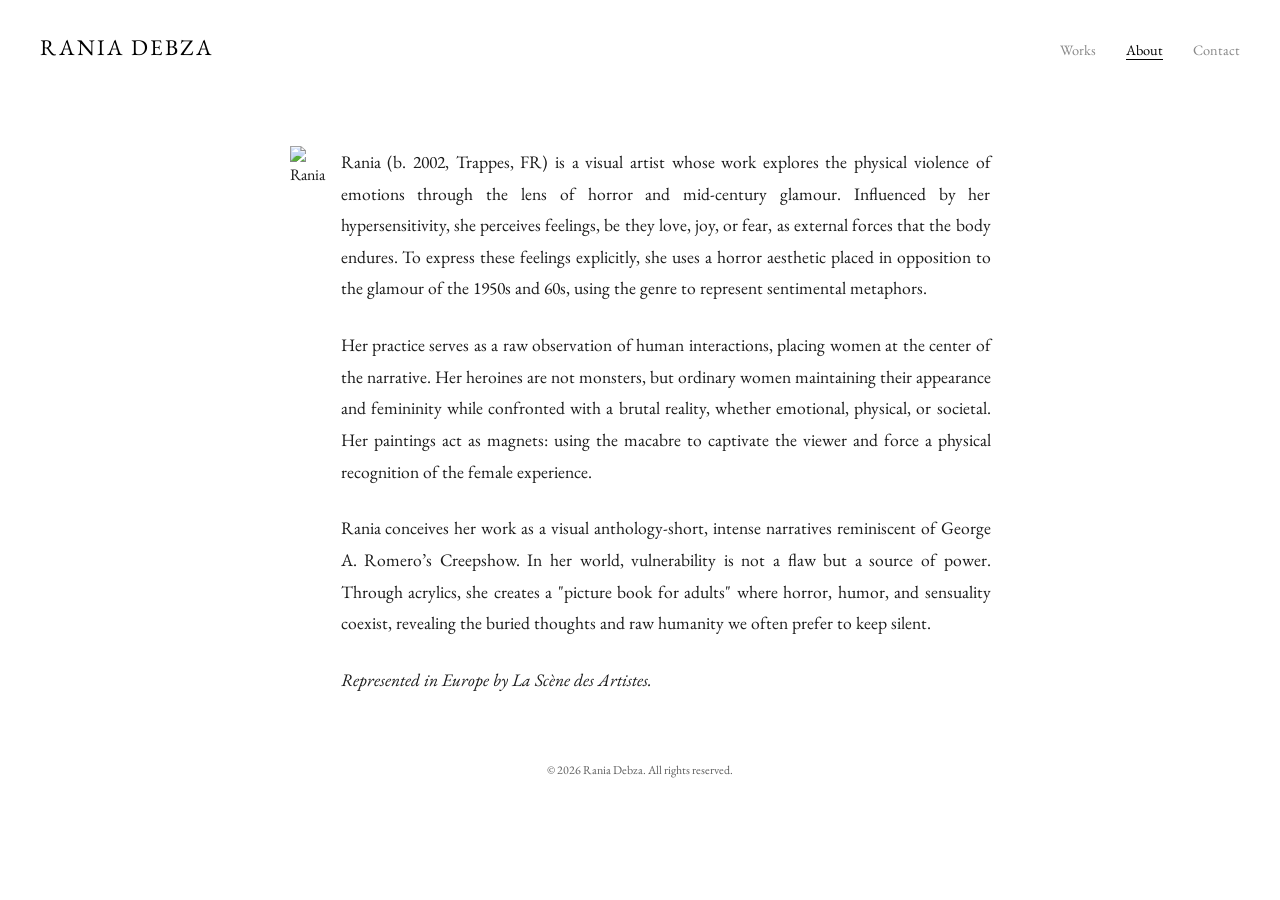
==== about.html @ 038f5002 "Final push" ====
<!DOCTYPE html>
<html lang="fr">
<head>
    <meta charset="UTF-8">
    <meta name="viewport" content="width=device-width, initial-scale=1.0">
    <title>About | Rania</title>
    <link href="https://fonts.googleapis.com/css2?family=EB+Garamond:ital,wght@0,400;1,400&display=swap" rel="stylesheet">
    <link rel="stylesheet" href="style.css">
</head>
<body>

    <header>
        <div class="logo">
            <a href="index.html">RANIA DEBZA</a>
        </div>
        <nav>
            <ul>
                <li><a href="index.html">Works</a></li>
                <li><a href="about.html" class="active">About</a></li>
                <li><a href="contact.html">Contact</a></li>
            </ul>
        </nav>
    </header>

    <main class="about-container">
        <div class="about-image">
            <img src="images/IMG_1026.jpg" alt="Rania">
        </div>
        <section class="about-text">
            <p>
            Rania (b. 2002, Trappes, FR) is a visual artist whose work explores the physical violence of emotions through the lens of horror and mid-century glamour. Influenced by her hypersensitivity, she perceives feelings, be they love, joy, or fear, as external forces that the body endures. To express these feelings explicitly, she uses a horror aesthetic placed in opposition to the glamour of the 1950s and 60s, using the genre to represent sentimental metaphors.
            </p>
            <p>
            Her practice serves as a raw observation of human interactions, placing women at the center of the narrative. Her heroines are not monsters, but ordinary women maintaining their appearance and femininity while confronted with a brutal reality, whether emotional, physical, or societal. Her paintings act as magnets: using the macabre to captivate the viewer and force a physical recognition of the female experience.
            </p>
            <p>
            Rania conceives her work as a visual anthology-short, intense narratives reminiscent of George A. Romero’s Creepshow. In her world, vulnerability is not a flaw but a source of power. Through acrylics, she creates a "picture book for adults" where horror, humor, and sensuality coexist, revealing the buried thoughts and raw humanity we often prefer to keep silent.            
            </p>
            <p>
                <em>Represented in Europe by La Scène des Artistes.</em>
            </p>
        </section>
    </main>

<footer>
        <p>&copy; 2026 Rania Debza. All rights reserved.</p>
    </footer>
</body></html>
---- style.css ----
/* 1. Reset et base */
* {
    margin: 0;
    padding: 0;
    box-sizing: border-box;
}

body {
    background-color: #ffffff;
    font-family: 'EB Garamond', serif; /* Police classique et élégante */
    color: #1a1a1a;
    line-height: 1.6;
    padding: 30px 20px; /* Marges pour éviter que le contenu touche les bords sur mobile */
}

/* 2. Header & Navigation */
header {
    display: flex;
    justify-content: space-between;
    align-items: baseline;
    max-width: 1200px; /* Aligne le header sur la largeur du site */
    margin: 0 auto 30px auto; /* Centre le header et crée un grand espace avec les oeuvres */
}

.logo a {
    font-size: 1.4rem;
    text-decoration: none;
    color: black;
    letter-spacing: 2px;
    text-transform: uppercase;
}

nav ul {
    display: flex;
    list-style: none;
    gap: 30px;
}

nav a {
    text-decoration: none;
    color: #888;
    font-size: 0.9rem;
    transition: color 0.3s;
}

nav a:hover {
    color: #000;
}

/* 3. La Galerie (Structure centrée) */
.gallery {
    display: flex;
    flex-direction: column; /* Aligne les œuvres verticalement */
    align-items: center;    /* Centre chaque bloc horizontalement */
    gap: 120px;             /* Grand espace "respirable" entre les œuvres */
    width: 100%;
    margin-bottom: 100px;
}

/* 4. Chaque bloc d'œuvre */
.artwork {
    width: 100%;
    max-width: 850px;       /* Largeur maximale de tes photos */
    text-align: center;     /* Centre la légende sous l'image */
}

.artwork img {
    width: 100%;            /* L'image s'adapte à la largeur du bloc */
    height: auto;
    display: block;
    margin: 0 auto 20px auto; /* Centre l'image et l'espace de la légende */
    /* Optionnel : petite ombre très légère ou bordure */
    /* box-shadow: 0 4px 15px rgba(0,0,0,0.05); */
}

/* 5. Légendes (Captions) */
.caption {
    font-size: 0.9rem;
}

.title {
    font-style: italic;
    margin-bottom: 4px;
}

.details {
    color: #888;
    font-size: 0.85rem;
}

/* 6. Adaptation Mobile */
@media (max-width: 768px) {
    header {
        flex-direction: column;
        align-items: center;
        gap: 30px;
        margin-bottom: 60px;
    }

    body {
        padding: 40px 15px;
    }

    .gallery {
        gap: 80px;
    }
}

.about-image img {
   /* width: 350px;  /* Change cette valeur en pixels pour agrandir ou rétrécir */
    /* OU */
    width: 80%;    /* L'image prendra 30% de la largeur de la page */
    
    height: auto;  /* Garde les proportions */
    display: block;
}

/* Style spécifique pour la page About */
.about-container {
    display: flex;
    justify-content: center;
    padding-top: 50px;
}

.about-text {
    max-width: 650px; /* On réduit la largeur pour que ce soit plus lisible */
    line-height: 1.8;
    text-align: justify; /* Optionnel : pour un look livre/édition */
}

.about-text p {
    margin-bottom: 25px; /* Espace entre les paragraphes */
    font-size: 1.1rem;
}

/* Petit détail pour montrer quelle page est active */
nav a.active {
    color: #000;
    border-bottom: 1px solid #000;
}

/* Style spécifique pour la page Contact */
.contact-container {
    display: flex;
    justify-content: center;
    align-items: center;
    height: 50vh; /* Centre le contenu verticalement dans la page */
    text-align: center;
}

.contact-content p {
    margin-bottom: 20px;
    color: #888;
    font-size: 1rem;
}

.contact-link {
    display: block; /* Met les liens l'un sous l'autre */
    text-decoration: none;
    color: #000;
    font-size: 1.2rem;
    margin-bottom: 10px;
    transition: opacity 0.3s;
}

.contact-link:hover {
    opacity: 0.5; /* Petit effet de fondu au survol très chic */
}

/* Navigation des années */
.years-nav {
    display: flex;
    justify-content: center;
    gap: 20px;
    margin-bottom: 40px;
}

.year-btn {
    background: none;
    border: none;
    font-family: 'EB Garamond', serif;
    font-size: 1.1rem;
    cursor: pointer;
    color: #aaa;
    transition: 0.3s;
}

.year-btn.active {
    color: #000;
    text-decoration: underline;
}

/* Gestion des sections */
.year-section {
    display: none; /* Cache les années par défaut */
    opacity: 0;
    transition: opacity 0.5s ease-in-out;
}

.year-section.active {
    display: block;
    opacity: 1;
}

.carousel-container {
    display: flex;
    overflow-x: auto;
    scroll-snap-type: x mandatory; /* Force l'aimantation au centre */
    gap: 50px;
    
    /* On ajoute du padding sur les côtés pour permettre le centrage */
    padding: 0px 50vw; 
    
    scrollbar-width: none;
    -ms-overflow-style: none;
}

.carousel-container::-webkit-scrollbar {
    display: none;
}

.artwork {
    flex: 0 0 auto;
    scroll-snap-align: center;
    width: auto; /* La largeur s'adaptera selon le format de l'image */
}

.artwork img {
    height: 500px; /* <--- MODIFIE ICI (ex: 400px, 500px, 600px) */
    width: auto;   /* Garde le ratio de tes peintures sans les déformer */
    object-fit: contain;
    display: block;
    margin-bottom: 20px;
}

/* Style pour l'image unique de la page d'accueil */
.home-main {
    display: flex;
    justify-content: center;
    align-items: center;
    min-height: 60vh; /* Centre l'image verticalement dans l'espace restant */
}

.home-main img {
    width: 60%;       /* <--- MODIFIE CE % pour la largeur sur l'accueil */
    height: auto;     /* Laisse la hauteur se régler seule pour ne pas déformer */
    display: block;
}

footer {
    text-align: center; /* Centre le texte */
    font-size: 12px;    /* Taille plus petite */
    margin-top: 40px;   /* Ajoute un peu d'espace avec le texte du dessus */
    opacity: 0.7;       /* Optionnel : rend le texte un peu plus discret */
}
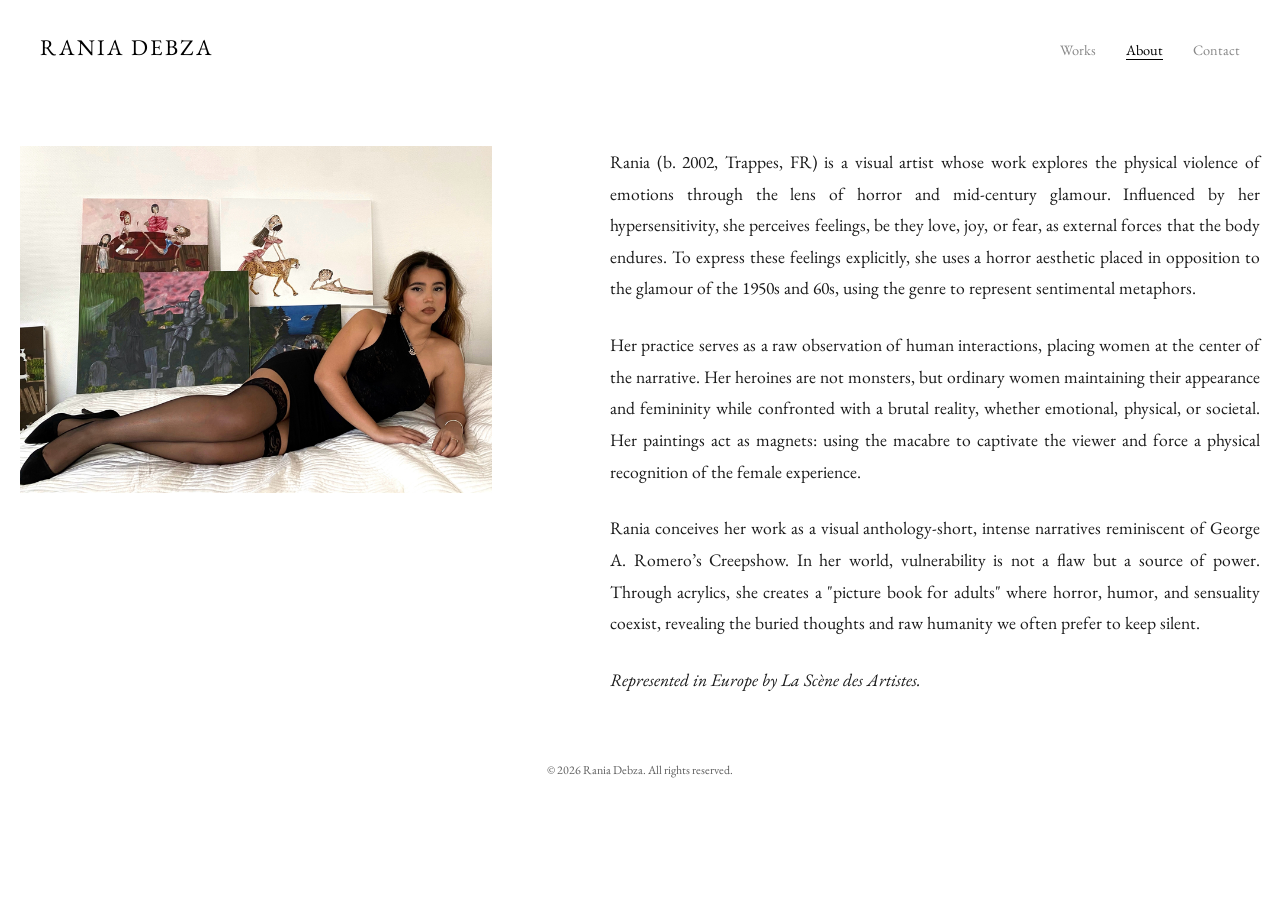
==== commit b0f3a217: "Pictures fixed" ====
--- a/about.html
+++ b/about.html
@@ -24,7 +24,7 @@
 
     <main class="about-container">
         <div class="about-image">
-            <img src="images/IMG_1026.jpg" alt="Rania">
+            <img src="images/artist_picture.jpg" alt="Rania">
         </div>
         <section class="about-text">
             <p>
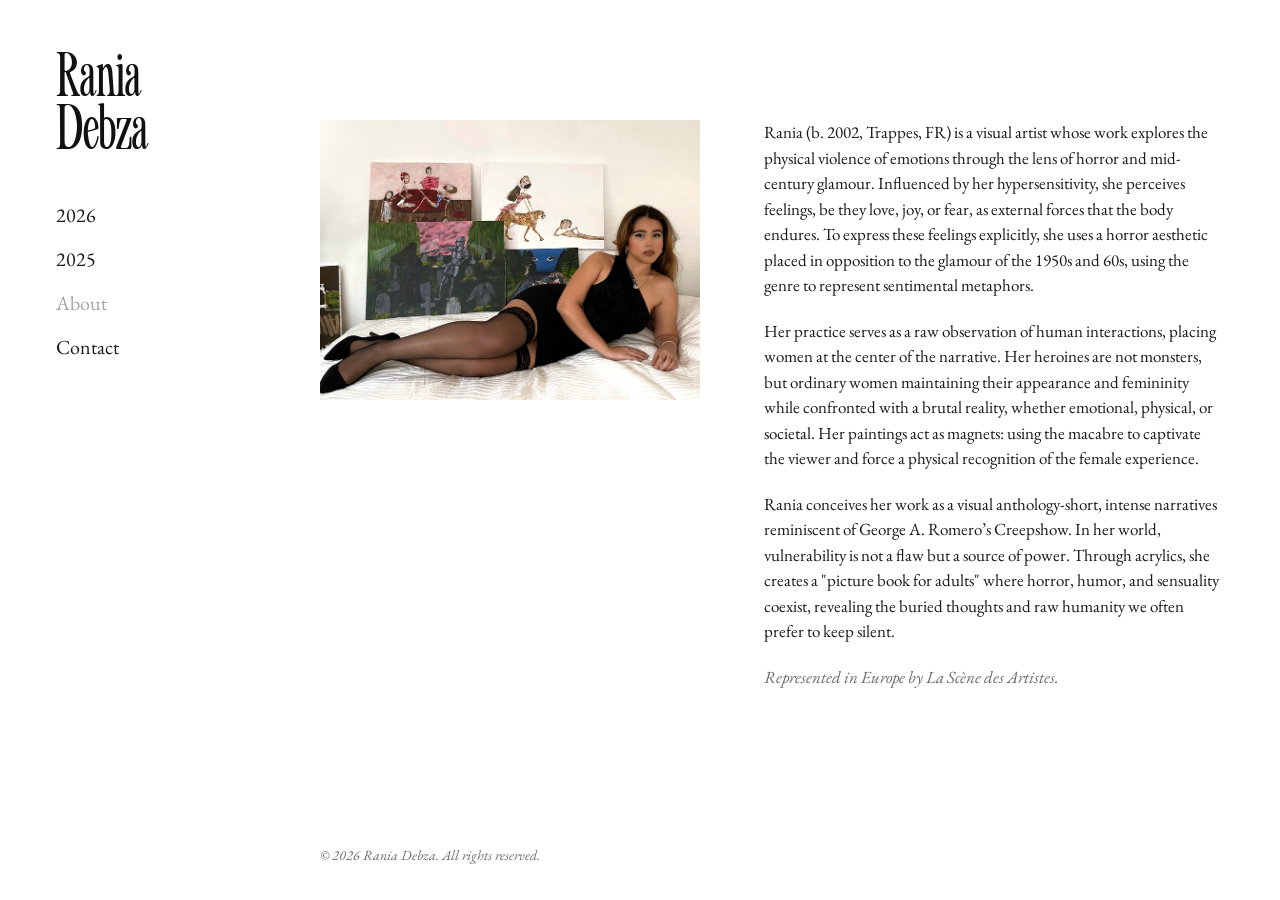
==== commit 0269f96a: "Refonte : intégration de la maquette 1 (logo Trovical, menu vertical) - Mise en page : logo « Rania " ====
--- a/about.html
+++ b/about.html
@@ -1,31 +1,32 @@
 <!DOCTYPE html>
-<html lang="fr">
+<html lang="en">
 <head>
     <meta charset="UTF-8">
     <meta name="viewport" content="width=device-width, initial-scale=1.0">
     <title>About | Rania</title>
+    <link rel="preconnect" href="https://fonts.googleapis.com">
+    <link rel="preconnect" href="https://fonts.gstatic.com" crossorigin>
     <link href="https://fonts.googleapis.com/css2?family=EB+Garamond:ital,wght@0,400;1,400&display=swap" rel="stylesheet">
+    <link rel="preload" href="fonts/trovical-regular.woff2" as="font" type="font/woff2" crossorigin>
     <link rel="stylesheet" href="style.css">
+    <script src="script.js"></script>
 </head>
 <body>
 
-    <header>
-        <div class="logo">
-            <a href="index.html">RANIA DEBZA</a>
-        </div>
-        <nav>
+    <header class="sidebar">
+        <a class="logo" href="index.html"><span>Rania</span> <span>Debza</span></a>
+        <nav class="nav" aria-label="Main">
             <ul>
-                <li><a href="index.html">Works</a></li>
-                <li><a href="about.html" class="active">About</a></li>
+                <li><a href="works.html#2026" data-year="2026">2026</a></li>
+                <li><a href="works.html#2025" data-year="2025">2025</a></li>
+                <li><a href="about.html" aria-current="page">About</a></li>
                 <li><a href="contact.html">Contact</a></li>
             </ul>
         </nav>
     </header>
 
-    <main class="about-container">
-        <div class="about-image">
-            <img src="images/artist_picture.jpg" alt="Rania">
-        </div>
+    <main class="main about">
+        <img class="about-image" src="images/artist_picture.jpg" alt="Rania" width="797" height="587">
         <section class="about-text">
             <p>
             Rania (b. 2002, Trappes, FR) is a visual artist whose work explores the physical violence of emotions through the lens of horror and mid-century glamour. Influenced by her hypersensitivity, she perceives feelings, be they love, joy, or fear, as external forces that the body endures. To express these feelings explicitly, she uses a horror aesthetic placed in opposition to the glamour of the 1950s and 60s, using the genre to represent sentimental metaphors.
@@ -34,16 +35,17 @@
             Her practice serves as a raw observation of human interactions, placing women at the center of the narrative. Her heroines are not monsters, but ordinary women maintaining their appearance and femininity while confronted with a brutal reality, whether emotional, physical, or societal. Her paintings act as magnets: using the macabre to captivate the viewer and force a physical recognition of the female experience.
             </p>
             <p>
-            Rania conceives her work as a visual anthology-short, intense narratives reminiscent of George A. Romero’s Creepshow. In her world, vulnerability is not a flaw but a source of power. Through acrylics, she creates a "picture book for adults" where horror, humor, and sensuality coexist, revealing the buried thoughts and raw humanity we often prefer to keep silent.            
+            Rania conceives her work as a visual anthology-short, intense narratives reminiscent of George A. Romero’s Creepshow. In her world, vulnerability is not a flaw but a source of power. Through acrylics, she creates a "picture book for adults" where horror, humor, and sensuality coexist, revealing the buried thoughts and raw humanity we often prefer to keep silent.
             </p>
-            <p>
-                <em>Represented in Europe by La Scène des Artistes.</em>
+            <p class="representation">
+                Represented in Europe by La Scène des Artistes.
             </p>
         </section>
     </main>
 
-<footer>
+    <footer class="copyright">
         <p>&copy; 2026 Rania Debza. All rights reserved.</p>
     </footer>
-</body></html>
 
+</body>
+</html>
--- a/style.css
+++ b/style.css
@@ -1,255 +1,769 @@
-/* 1. Reset et base */
-* {
+/* ==========================================================================
+   Rania Debza — feuille de style
+   Mise en page : logo et menu à gauche, contenu à droite, fond blanc.
+   Les seules couleurs du site sont celles des œuvres.
+   ========================================================================== */
+
+/* 1. Police du logo ------------------------------------------------------- */
+
+@font-face {
+    font-family: "Trovical Web";
+    src: url("fonts/trovical-regular.woff2") format("woff2");
+    font-weight: 400;
+    font-style: normal;
+    font-display: block;
+}
+
+/* 2. Réglages ------------------------------------------------------------- */
+
+:root {
+    --ink: #1a1a1a;        /* texte, liens */
+    --ink-logo: #111111;   /* logo */
+    --ink-soft: #2b2b2b;   /* titres des œuvres */
+    --muted: #6b6b6b;      /* survol, copyright */
+    --faint: #8f8f8f;      /* détails, compteur */
+    --active: #a3a3a3;     /* page active dans le menu */
+
+    --arrow: rgb(143 143 143 / 0.55);
+    --arrow-hover: rgb(107 107 107 / 0.7);
+    --arrow-end: rgb(143 143 143 / 0.2);
+
+    --ease-out: cubic-bezier(0.23, 1, 0.32, 1);
+    --ease-in-out: cubic-bezier(0.77, 0, 0.175, 1);
+
+    /* Hauteur des toiles : 480px sur un écran de 900px de haut, puis suit l'écran */
+    --art-h: clamp(300px, calc(100vh - 420px), 640px);
+    --home-h: clamp(340px, calc(100vh - 340px), 720px);
+    --gap: 64px;
+}
+
+@supports (height: 100dvh) {
+    :root {
+        --art-h: clamp(300px, calc(100dvh - 420px), 640px);
+        --home-h: clamp(340px, calc(100dvh - 340px), 720px);
+    }
+}
+
+/* 3. Base ----------------------------------------------------------------- */
+
+*,
+*::before,
+*::after {
+    box-sizing: border-box;
+}
+
+html {
+    -webkit-text-size-adjust: 100%;
+    text-size-adjust: 100%;
+}
+
+body {
     margin: 0;
+    min-height: 100vh;
+    min-height: 100dvh;
+    display: grid;
+    grid-template-columns: 300px minmax(0, 1fr);
+    grid-template-rows: 1fr auto;
+    background: #ffffff;
+    color: var(--ink);
+    font-family: "EB Garamond", Georgia, "Times New Roman", serif;
+    font-size: 17px;
+    line-height: 1.3;
+    -webkit-font-smoothing: antialiased;
+    -moz-osx-font-smoothing: grayscale;
+}
+
+p,
+ul,
+figure {
+    margin: 0;
+}
+
+ul {
     padding: 0;
-    box-sizing: border-box;
-}
-
-body {
-    background-color: #ffffff;
-    font-family: 'EB Garamond', serif; /* Police classique et élégante */
-    color: #1a1a1a;
-    line-height: 1.6;
-    padding: 30px 20px; /* Marges pour éviter que le contenu touche les bords sur mobile */
-}
-
-/* 2. Header & Navigation */
-header {
+    list-style: none;
+}
+
+img {
+    display: block;
+    max-width: 100%;
+}
+
+a {
+    color: inherit;
+    text-decoration: none;
+}
+
+button {
+    font: inherit;
+    color: inherit;
+    -webkit-tap-highlight-color: transparent;
+    touch-action: manipulation;
+}
+
+a {
+    -webkit-tap-highlight-color: transparent;
+}
+
+:focus-visible {
+    outline: 2px solid var(--ink);
+    outline-offset: 4px;
+}
+
+/* 4. Barre latérale : logo + menu ------------------------------------------ */
+
+.sidebar {
+    grid-column: 1;
+    grid-row: 1 / 3;
+    align-self: start;
+    position: sticky;
+    top: 0;
     display: flex;
-    justify-content: space-between;
-    align-items: baseline;
-    max-width: 1200px; /* Aligne le header sur la largeur du site */
-    margin: 0 auto 30px auto; /* Centre le header et crée un grand espace avec les oeuvres */
-}
-
-.logo a {
-    font-size: 1.4rem;
-    text-decoration: none;
-    color: black;
+    flex-direction: column;
+    align-items: flex-start;
+    gap: 52px;
+    padding: 52px 0 52px 56px;
+}
+
+.logo {
+    display: block;
+    font-family: "Trovical Web", "EB Garamond", Georgia, serif;
+    font-size: 60px;
+    line-height: 53px;
+    font-weight: 400;
+    color: var(--ink-logo);
+    /* Calage sur la maquette : haut du « R » à 52px du bord,
+       bas de « Debza » à 52px du menu. */
+    margin: 2px 0 -10px;
+}
+
+.logo span {
+    display: block;
+}
+
+.nav ul {
+    display: flex;
+    flex-direction: column;
+    align-items: flex-start;
+    gap: 18px;
+}
+
+.nav a {
+    display: block;
+    font-size: 20px;
+    line-height: 26px;
+    color: var(--ink);
+    transition: color 150ms ease;
+}
+
+.nav a[aria-current="page"] {
+    color: var(--active);
+}
+
+/* 5. Zone principale et copyright ------------------------------------------ */
+
+.main {
+    grid-column: 2;
+    grid-row: 1;
+    min-width: 0;
+    padding: 120px 56px 0 20px;
+}
+
+.copyright {
+    grid-column: 2;
+    grid-row: 2;
+    padding: 32px 56px 36px 20px;
+    font-size: 14px;
+    font-style: italic;
+    color: var(--muted);
+}
+
+/* 6. Légendes ------------------------------------------------------------- */
+
+.caption {
+    margin-top: 14px;
+    /* La légende ne doit jamais élargir la toile : elle revient à la ligne */
+    width: 0;
+    min-width: 100%;
+    font-style: italic;
+}
+
+.caption .title {
+    font-size: 18px;
+    color: var(--ink-soft);
+}
+
+.caption .details {
+    margin-top: 2px;
+    font-size: 15px;
+    color: var(--faint);
+}
+
+.counter {
+    font-size: 15px;
     letter-spacing: 2px;
-    text-transform: uppercase;
-}
-
-nav ul {
+    color: var(--faint);
+}
+
+/* 7. Accueil -------------------------------------------------------------- */
+
+.home-figure {
     display: flex;
-    list-style: none;
-    gap: 30px;
-}
-
-nav a {
-    text-decoration: none;
-    color: #888;
-    font-size: 0.9rem;
-    transition: color 0.3s;
-}
-
-nav a:hover {
-    color: #000;
-}
-
-/* 3. La Galerie (Structure centrée) */
-.gallery {
+    flex-direction: column;
+    align-items: flex-start;
+    width: fit-content;
+    max-width: 100%;
+}
+
+.home-image {
+    width: auto;
+    height: auto;
+    max-height: var(--home-h);
+}
+
+/* 8. Works : carrousel ---------------------------------------------------- */
+
+.js .year {
+    display: none;
+}
+
+.js .year.is-active {
+    display: block;
+}
+
+html:not(.js) .year + .year {
+    margin-top: 72px;
+}
+
+html:not(.js) .arrow,
+html:not(.js) .counter {
+    display: none;
+}
+
+.carousel {
+    position: relative;
+}
+
+.track {
+    position: relative;
     display: flex;
-    flex-direction: column; /* Aligne les œuvres verticalement */
-    align-items: center;    /* Centre chaque bloc horizontalement */
-    gap: 120px;             /* Grand espace "respirable" entre les œuvres */
-    width: 100%;
-    margin-bottom: 100px;
-}
-
-/* 4. Chaque bloc d'œuvre */
-.artwork {
-    width: 100%;
-    max-width: 850px;       /* Largeur maximale de tes photos */
-    text-align: center;     /* Centre la légende sous l'image */
-}
-
-.artwork img {
-    width: 100%;            /* L'image s'adapte à la largeur du bloc */
-    height: auto;
-    display: block;
-    margin: 0 auto 20px auto; /* Centre l'image et l'espace de la légende */
-    /* Optionnel : petite ombre très légère ou bordure */
-    /* box-shadow: 0 4px 15px rgba(0,0,0,0.05); */
-}
-
-/* 5. Légendes (Captions) */
-.caption {
-    font-size: 0.9rem;
-}
-
-.title {
-    font-style: italic;
-    margin-bottom: 4px;
-}
-
-.details {
-    color: #888;
-    font-size: 0.85rem;
-}
-
-/* 6. Adaptation Mobile */
-@media (max-width: 768px) {
-    header {
-        flex-direction: column;
-        align-items: center;
-        gap: 30px;
-        margin-bottom: 60px;
-    }
-
-    body {
-        padding: 40px 15px;
-    }
-
-    .gallery {
-        gap: 80px;
-    }
-}
-
-.about-image img {
-   /* width: 350px;  /* Change cette valeur en pixels pour agrandir ou rétrécir */
-    /* OU */
-    width: 80%;    /* L'image prendra 30% de la largeur de la page */
-    
-    height: auto;  /* Garde les proportions */
-    display: block;
-}
-
-/* Style spécifique pour la page About */
-.about-container {
-    display: flex;
-    justify-content: center;
-    padding-top: 50px;
-}
-
-.about-text {
-    max-width: 650px; /* On réduit la largeur pour que ce soit plus lisible */
-    line-height: 1.8;
-    text-align: justify; /* Optionnel : pour un look livre/édition */
-}
-
-.about-text p {
-    margin-bottom: 25px; /* Espace entre les paragraphes */
-    font-size: 1.1rem;
-}
-
-/* Petit détail pour montrer quelle page est active */
-nav a.active {
-    color: #000;
-    border-bottom: 1px solid #000;
-}
-
-/* Style spécifique pour la page Contact */
-.contact-container {
-    display: flex;
-    justify-content: center;
-    align-items: center;
-    height: 50vh; /* Centre le contenu verticalement dans la page */
-    text-align: center;
-}
-
-.contact-content p {
-    margin-bottom: 20px;
-    color: #888;
-    font-size: 1rem;
-}
-
-.contact-link {
-    display: block; /* Met les liens l'un sous l'autre */
-    text-decoration: none;
-    color: #000;
-    font-size: 1.2rem;
-    margin-bottom: 10px;
-    transition: opacity 0.3s;
-}
-
-.contact-link:hover {
-    opacity: 0.5; /* Petit effet de fondu au survol très chic */
-}
-
-/* Navigation des années */
-.years-nav {
-    display: flex;
-    justify-content: center;
-    gap: 20px;
-    margin-bottom: 40px;
-}
-
-.year-btn {
-    background: none;
-    border: none;
-    font-family: 'EB Garamond', serif;
-    font-size: 1.1rem;
-    cursor: pointer;
-    color: #aaa;
-    transition: 0.3s;
-}
-
-.year-btn.active {
-    color: #000;
-    text-decoration: underline;
-}
-
-/* Gestion des sections */
-.year-section {
-    display: none; /* Cache les années par défaut */
-    opacity: 0;
-    transition: opacity 0.5s ease-in-out;
-}
-
-.year-section.active {
-    display: block;
-    opacity: 1;
-}
-
-.carousel-container {
-    display: flex;
+    gap: var(--gap);
     overflow-x: auto;
-    scroll-snap-type: x mandatory; /* Force l'aimantation au centre */
-    gap: 50px;
-    
-    /* On ajoute du padding sur les côtés pour permettre le centrage */
-    padding: 0px 50vw; 
-    
+    overflow-y: hidden;
+    scroll-snap-type: x mandatory;
+    overscroll-behavior-x: contain;
     scrollbar-width: none;
     -ms-overflow-style: none;
 }
 
-.carousel-container::-webkit-scrollbar {
+.track::-webkit-scrollbar {
     display: none;
 }
 
+/* Espace de fin calculé par script.js : la dernière toile peut ainsi
+   s'aligner sur le bord gauche comme les autres. */
+.track::after {
+    content: "";
+    flex: 0 0 var(--tail, 0px);
+}
+
 .artwork {
-    flex: 0 0 auto;
-    scroll-snap-align: center;
-    width: auto; /* La largeur s'adaptera selon le format de l'image */
-}
-
-.artwork img {
-    height: 500px; /* <--- MODIFIE ICI (ex: 400px, 500px, 600px) */
-    width: auto;   /* Garde le ratio de tes peintures sans les déformer */
+    flex: none;
+    scroll-snap-align: start;
+}
+
+.artwork figure {
+    display: flex;
+    flex-direction: column;
+}
+
+.artwork-open {
+    display: block;
+    padding: 0;
+    border: 0;
+    background: none;
+    cursor: zoom-in;
+}
+
+.artwork-open img {
+    height: var(--art-h);
+    width: auto;
+    max-width: none;
+}
+
+.artwork-open:focus-visible {
+    outline: 3px solid var(--ink);
+    outline-offset: -3px;
+}
+
+.artwork-open:focus-visible img {
+    outline: 2px solid #ffffff;
+    outline-offset: -5px;
+}
+
+.carousel + .counter {
+    margin-top: 4px;
+    text-align: right;
+}
+
+/* Flèches (carrousel et vue agrandie) */
+
+.arrow {
+    display: grid;
+    place-items: center;
+    width: 56px;
+    height: 76px;
+    padding: 0;
+    border: 0;
+    background: var(--arrow);
+    color: #ffffff;
+    cursor: pointer;
+    transition: transform 160ms var(--ease-out), background-color 150ms ease;
+}
+
+.arrow svg {
+    width: 34px;
+    height: 34px;
+    fill: none;
+    stroke: currentColor;
+    stroke-width: 2;
+    stroke-linecap: round;
+    stroke-linejoin: round;
+}
+
+.arrow:active {
+    background: var(--arrow-hover);
+    transform: scale(0.97);
+}
+
+.arrow[aria-disabled="true"] {
+    background: var(--arrow-end);
+    cursor: default;
+    transform: none;
+}
+
+.arrow:focus-visible {
+    outline-offset: 2px;
+}
+
+.carousel .arrow {
+    position: absolute;
+    z-index: 1; /* au-dessus des toiles */
+    top: calc(var(--art-h) / 2 - 38px);
+}
+
+.carousel .arrow-prev {
+    left: 0;
+}
+
+.carousel .arrow-next {
+    right: 0;
+}
+
+[hidden] {
+    display: none !important;
+}
+
+/* 9. Vue agrandie --------------------------------------------------------- */
+
+.lightbox {
+    position: fixed;
+    inset: 0;
+    width: 100%;
+    height: 100%;
+    max-width: 100%;
+    max-height: 100%;
+    margin: 0;
+    padding: 36px 56px;
+    border: 0;
+    background: #ffffff;
+    color: var(--ink);
+    opacity: 0;
+    overflow: hidden;
+}
+
+.lightbox[open] {
+    display: grid;
+    grid-template-rows: 44px minmax(0, 1fr) auto;
+}
+
+.lightbox::backdrop {
+    background: transparent;
+}
+
+.lightbox-close {
+    justify-self: end;
+    height: 44px;
+    padding: 0;
+    border: 0;
+    background: none;
+    font-size: 20px;
+    line-height: 26px;
+    color: var(--ink);
+    cursor: pointer;
+    transition: color 150ms ease;
+}
+
+.lightbox-stage {
+    display: grid;
+    grid-template-columns: 56px minmax(0, 1fr) 56px;
+    align-items: center;
+    min-height: 0;
+}
+
+.lightbox-frame {
+    position: relative;
+    align-self: stretch;
+    min-width: 0;
+    min-height: 0;
+}
+
+.lightbox-image {
+    position: absolute;
+    top: 29px;
+    left: 24px;
+    width: calc(100% - 48px);
+    height: calc(100% - 58px);
+    max-width: none;
     object-fit: contain;
-    display: block;
-    margin-bottom: 20px;
-}
-
-/* Style pour l'image unique de la page d'accueil */
-.home-main {
+    transform: scale(0.96);
+}
+
+.lightbox-caption {
     display: flex;
-    justify-content: center;
+    flex-direction: column;
     align-items: center;
-    min-height: 60vh; /* Centre l'image verticalement dans l'espace restant */
-}
-
-.home-main img {
-    width: 60%;       /* <--- MODIFIE CE % pour la largeur sur l'accueil */
-    height: auto;     /* Laisse la hauteur se régler seule pour ne pas déformer */
-    display: block;
-}
-
-footer {
-    text-align: center; /* Centre le texte */
-    font-size: 12px;    /* Taille plus petite */
-    margin-top: 40px;   /* Ajoute un peu d'espace avec le texte du dessus */
-    opacity: 0.7;       /* Optionnel : rend le texte un peu plus discret */
-}+    gap: 2px;
+    padding-top: 18px;
+    text-align: center;
+    font-style: italic;
+}
+
+.lightbox-caption .title {
+    font-size: 19px;
+    color: var(--ink-soft);
+}
+
+.lightbox-caption .details {
+    font-size: 15px;
+    color: var(--faint);
+}
+
+.lightbox-caption .counter {
+    font-style: normal;
+}
+
+/* Ouverture 250ms, fermeture 180ms : la sortie est plus rapide que l'entrée */
+.lightbox.is-open {
+    opacity: 1;
+    transition: opacity 250ms var(--ease-out);
+}
+
+.lightbox.is-open .lightbox-image {
+    transform: none;
+    transition: transform 250ms var(--ease-out);
+}
+
+.lightbox.is-closing {
+    opacity: 0;
+    transition: opacity 180ms var(--ease-out);
+}
+
+.lightbox.is-closing .lightbox-image {
+    transform: scale(0.96);
+    transition: transform 180ms var(--ease-out);
+}
+
+/* Action clavier : aucun mouvement */
+.lightbox.is-instant,
+.lightbox.is-instant .lightbox-image {
+    transition: none;
+}
+
+/* 10. About --------------------------------------------------------------- */
+
+.about {
+    display: flex;
+    align-items: flex-start;
+    gap: var(--gap);
+}
+
+.about-image {
+    flex: none;
+    width: 380px;
+    height: auto;
+}
+
+.about-text {
+    flex: 1 1 0;
+    min-width: 0;
+    max-width: 620px;
+    line-height: 1.5;
+}
+
+.about-text p + p {
+    margin-top: 20px;
+}
+
+.about-text .representation {
+    font-style: italic;
+    color: var(--muted);
+}
+
+/* 11. Contact ------------------------------------------------------------- */
+
+.contact {
+    display: flex;
+    flex-direction: column;
+    align-items: flex-start;
+    gap: 22px;
+}
+
+.contact-intro {
+    font-size: 18px;
+    font-style: italic;
+    color: var(--faint);
+}
+
+.contact-link {
+    font-size: 30px;
+    color: var(--ink);
+    transition: color 150ms ease;
+}
+
+/* 12. Survol : uniquement avec une souris --------------------------------- */
+
+@media (hover: hover) and (pointer: fine) {
+    .nav a:not([aria-current="page"]):hover,
+    .contact-link:hover,
+    .lightbox-close:hover {
+        color: var(--muted);
+    }
+
+    .arrow:not([aria-disabled="true"]):hover {
+        background: var(--arrow-hover);
+    }
+}
+
+/* 13. Animations ---------------------------------------------------------- */
+
+@keyframes fade-in {
+    from {
+        opacity: 0;
+    }
+}
+
+@keyframes rise-in {
+    from {
+        opacity: 0;
+        transform: translateY(8px);
+    }
+}
+
+/* Premier chargement (une fois par visite) : logo et menu ensemble,
+   puis la première image, puis les suivantes. Le texte ne s'anime pas. */
+.intro .sidebar {
+    animation: fade-in 500ms var(--ease-out) both;
+}
+
+.intro .home-image,
+.intro .about-image,
+.intro .artwork:first-child .artwork-open {
+    animation: fade-in 500ms var(--ease-out) 110ms both;
+}
+
+.intro .artwork:not(:first-child) .artwork-open,
+.intro .carousel .arrow {
+    animation: fade-in 500ms var(--ease-out) 190ms both;
+}
+
+/* Changement d'année : l'ancienne série s'efface (150ms),
+   la nouvelle arrive toile après toile (250ms, décalage 0 / 50 / 90ms). */
+.year.is-leaving {
+    opacity: 0;
+    transition: opacity 150ms var(--ease-out);
+}
+
+.year.is-entering .artwork-open {
+    animation: rise-in 250ms var(--ease-out) both;
+}
+
+.year.is-entering .artwork:nth-child(2) .artwork-open {
+    animation-delay: 50ms;
+}
+
+.year.is-entering .artwork:nth-child(n + 3) .artwork-open {
+    animation-delay: 90ms;
+}
+
+.year.is-entering .arrow {
+    animation: fade-in 250ms var(--ease-out) both;
+}
+
+/* Mouvement réduit : les déplacements deviennent de simples fondus */
+@media (prefers-reduced-motion: reduce) {
+    .intro .sidebar,
+    .intro .home-image,
+    .intro .about-image,
+    .intro .artwork .artwork-open,
+    .intro .carousel .arrow,
+    .year.is-entering .artwork-open,
+    .year.is-entering .arrow {
+        animation-name: fade-in;
+        animation-duration: 200ms;
+        animation-timing-function: ease;
+    }
+
+    .year.is-leaving {
+        transition: opacity 200ms ease;
+    }
+
+    .arrow,
+    .arrow:active {
+        transform: none;
+        transition: background-color 150ms ease;
+    }
+
+    .lightbox .lightbox-image,
+    .lightbox.is-open .lightbox-image,
+    .lightbox.is-closing .lightbox-image {
+        transform: none;
+        transition: none;
+    }
+
+    .lightbox.is-open,
+    .lightbox.is-closing {
+        transition: opacity 200ms ease;
+    }
+
+    .lightbox.is-instant {
+        transition: none;
+    }
+}
+
+/* 14. Petits écrans (moins de 900px) -------------------------------------- */
+
+@media (max-width: 899px) {
+    :root {
+        --art-h: min(58vw, 420px);
+        --gap: 16px;
+    }
+
+    body {
+        display: flex;
+        flex-direction: column;
+    }
+
+    .sidebar {
+        position: static;
+        align-self: stretch;
+        gap: 20px;
+        padding: 28px 20px 0;
+    }
+
+    .logo {
+        font-size: 38px;
+        line-height: 1;
+        margin: 0;
+    }
+
+    .logo span {
+        display: inline;
+    }
+
+    .nav ul {
+        flex-direction: row;
+        flex-wrap: wrap;
+        gap: 0 28px;
+    }
+
+    .nav a {
+        display: flex;
+        align-items: center;
+        min-height: 44px;
+    }
+
+    .main {
+        flex: 1 0 auto;
+        padding: 20px 20px 0;
+    }
+
+    .copyright {
+        padding: 40px 20px 24px;
+        font-size: 13px;
+    }
+
+    .home-image {
+        max-height: none;
+    }
+
+    /* Carrousel au doigt : pas de flèches, la toile suivante dépasse à droite */
+    .track {
+        margin-right: -20px;
+    }
+
+    .carousel .arrow {
+        display: none;
+    }
+
+    .caption {
+        margin-top: 12px;
+    }
+
+    .about {
+        flex-direction: column;
+        gap: 28px;
+    }
+
+    .about-image {
+        width: 100%;
+        max-width: 380px;
+    }
+
+    .about-text {
+        flex: none;
+        max-width: none;
+    }
+
+    .contact-link {
+        font-size: 24px;
+        overflow-wrap: anywhere;
+    }
+
+    .lightbox {
+        padding: 12px 20px 24px;
+    }
+
+    .lightbox-stage {
+        position: relative;
+        display: block;
+    }
+
+    .lightbox-frame {
+        height: 100%;
+    }
+
+    .lightbox-image {
+        top: 12px;
+        left: 0;
+        width: 100%;
+        height: calc(100% - 24px);
+    }
+
+    .lightbox .arrow {
+        position: absolute;
+        top: 50%;
+        z-index: 1;
+        width: 44px;
+        height: 60px;
+        margin-top: -30px;
+    }
+
+    .lightbox .arrow-prev {
+        left: 0;
+    }
+
+    .lightbox .arrow-next {
+        right: 0;
+    }
+}
